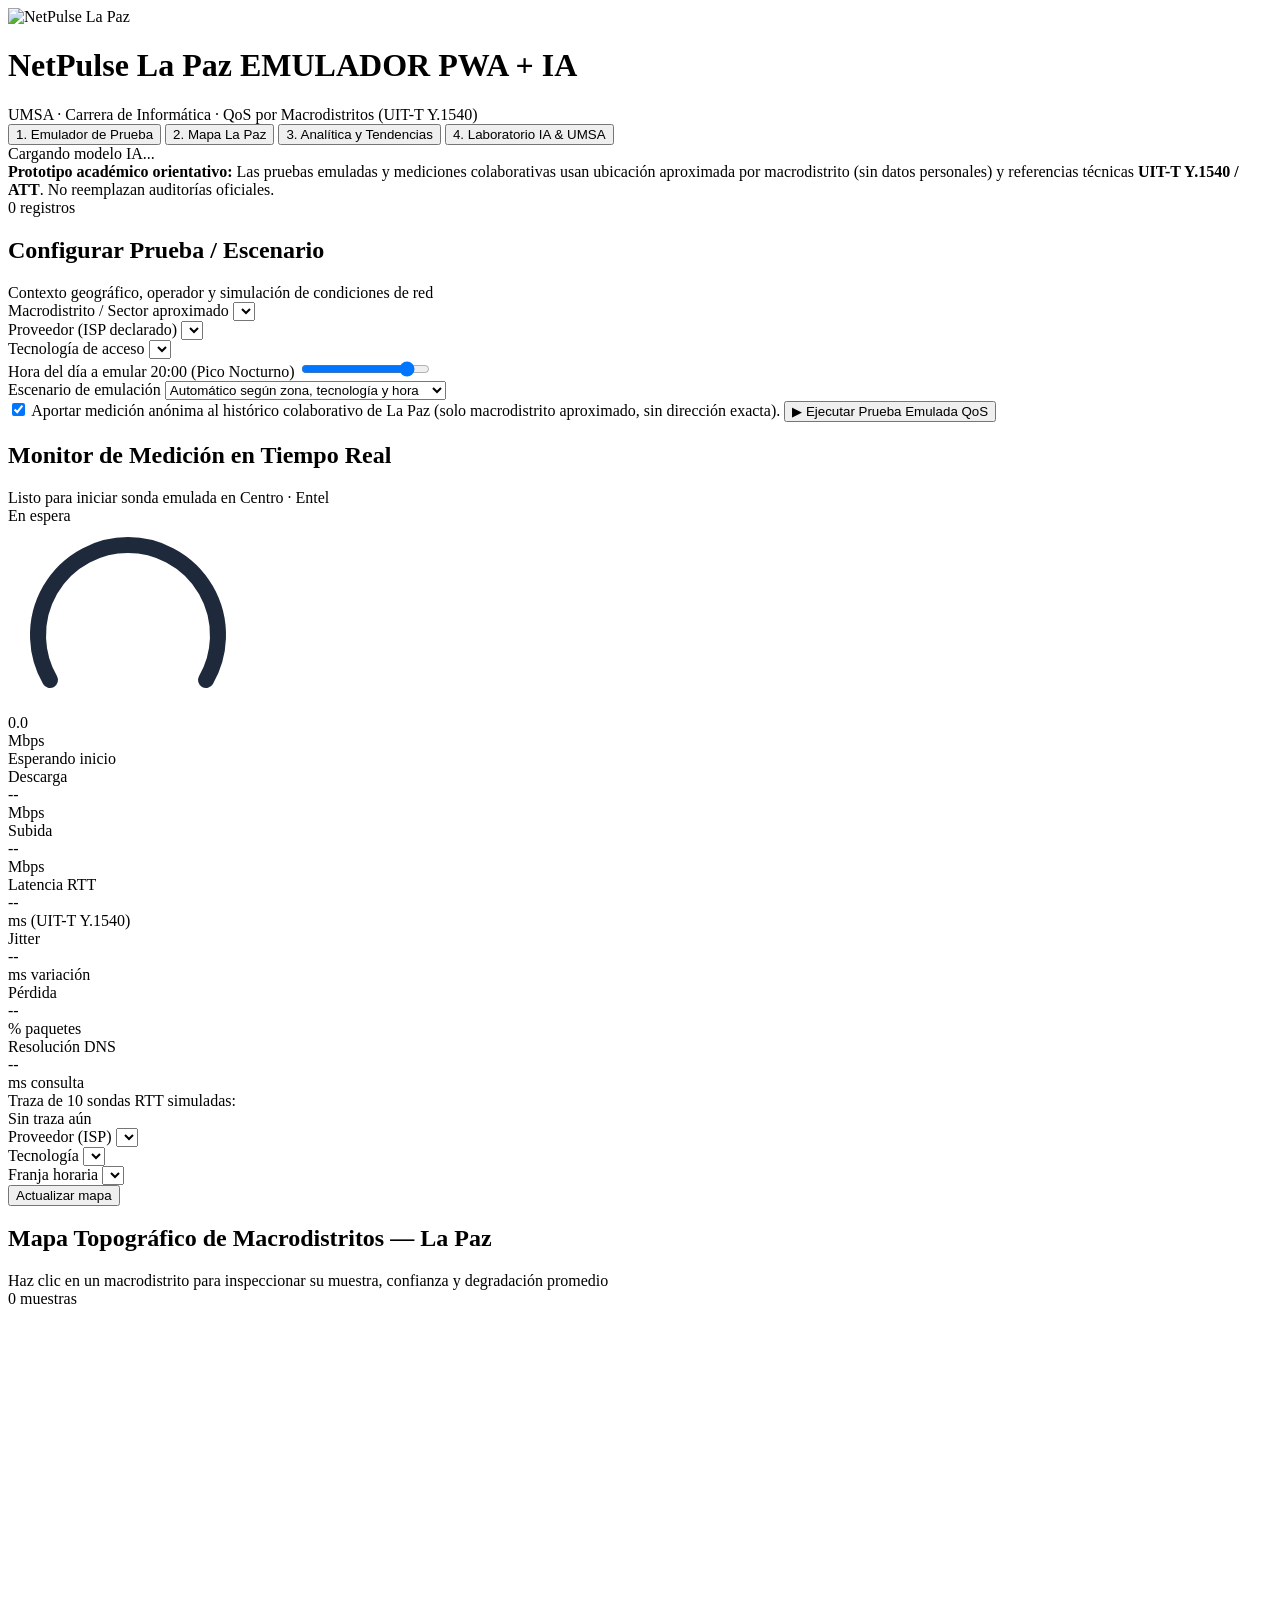
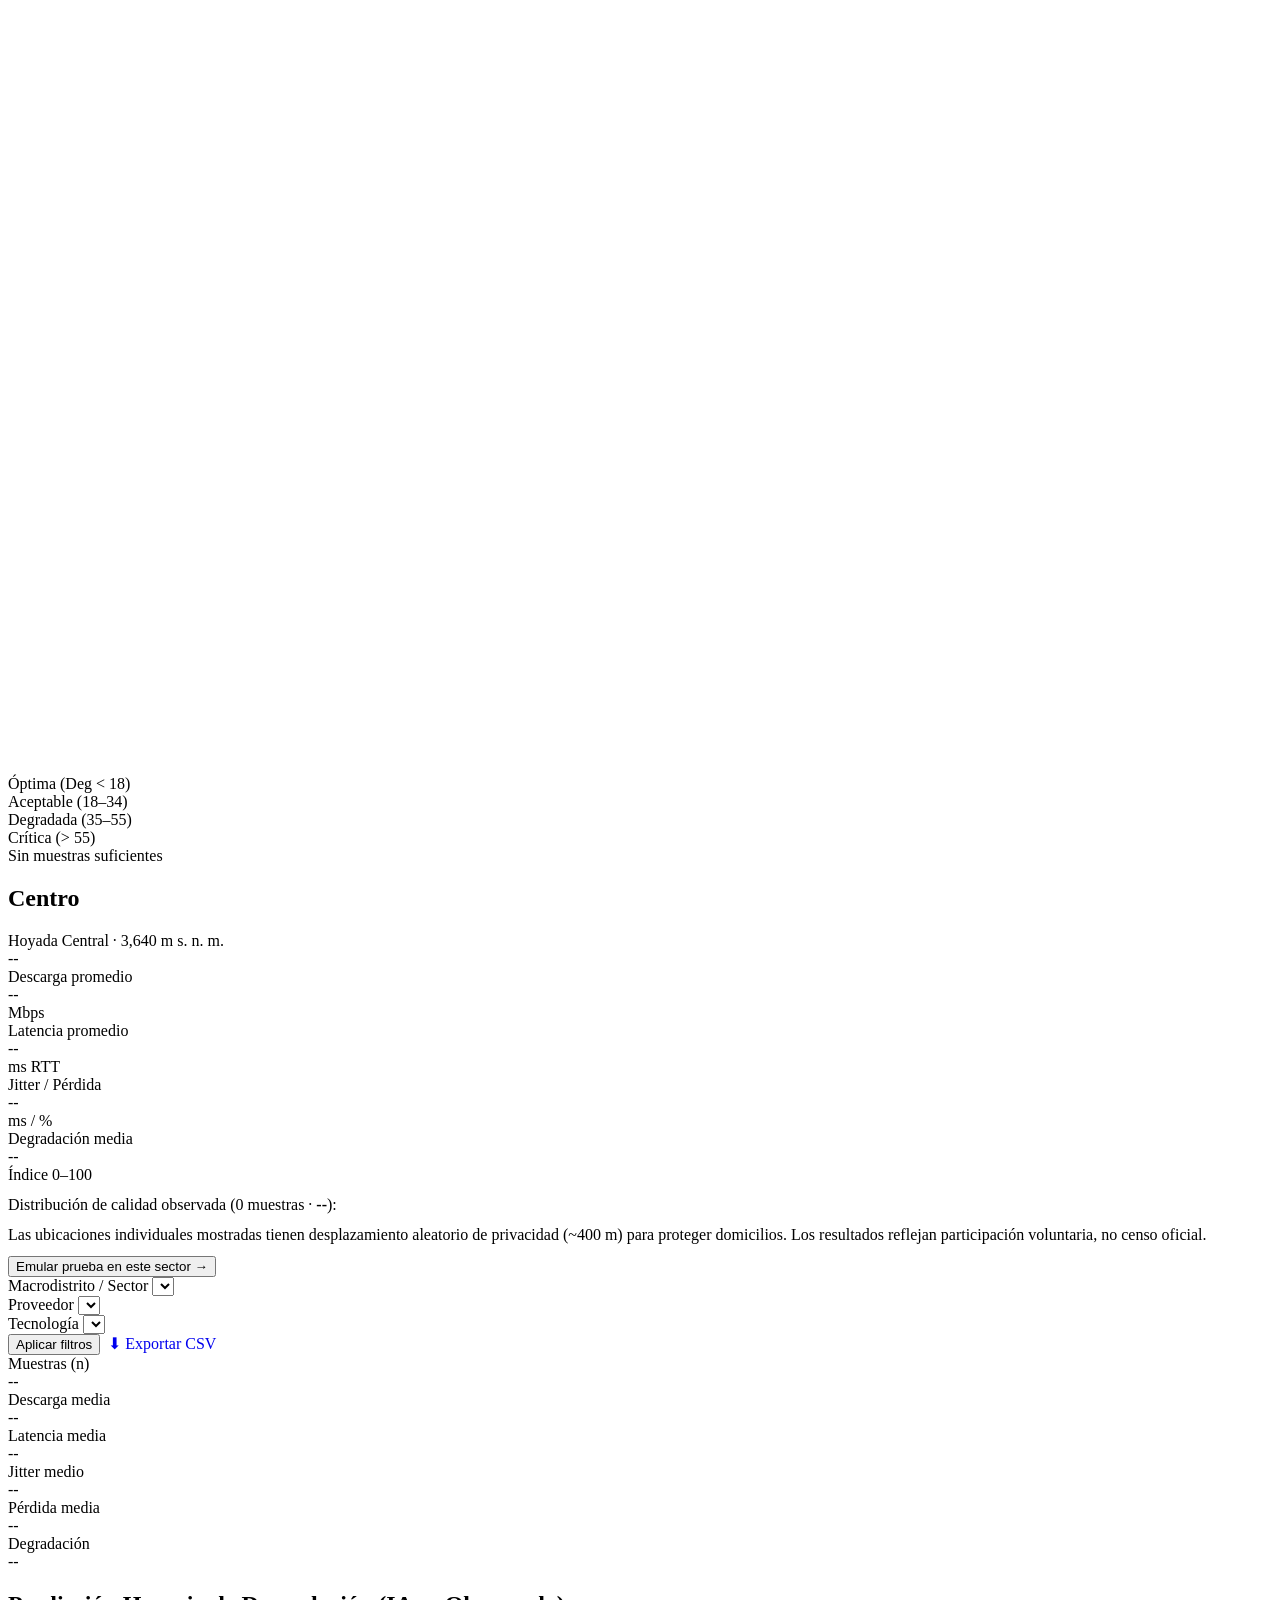
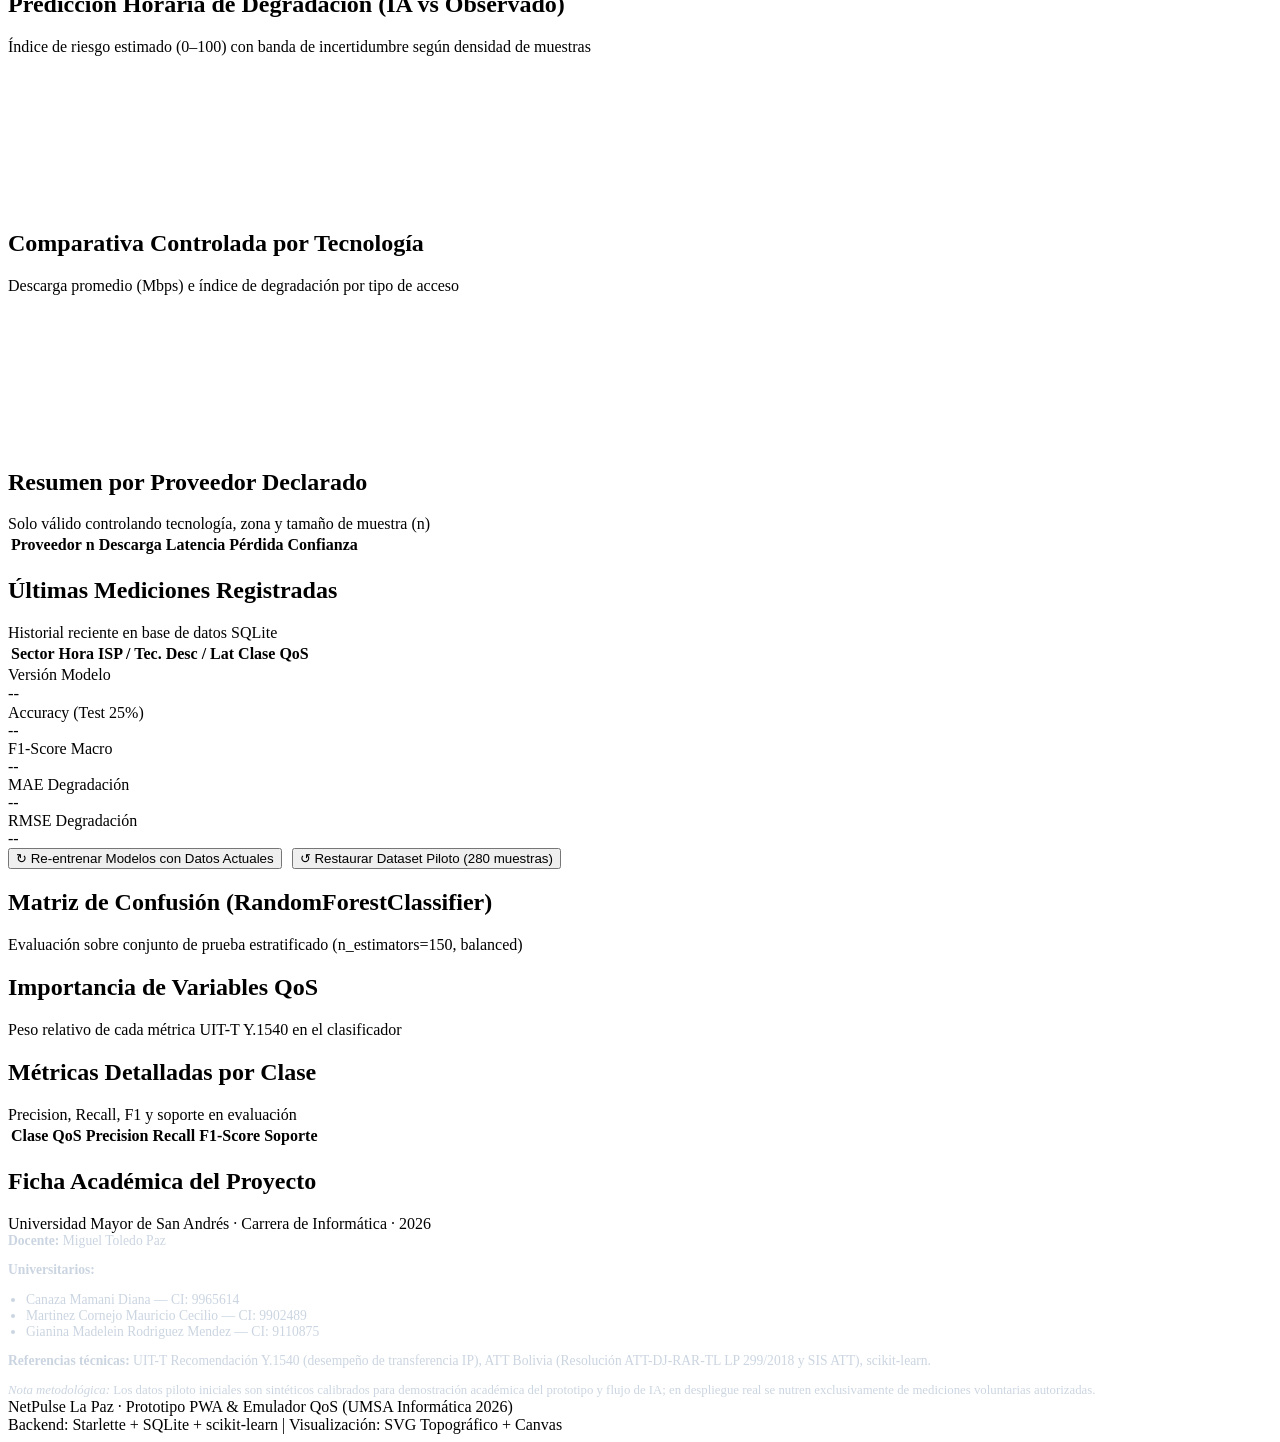
==== docs/index.html @ 47d631d7 "Add GitHub Pages frontend" ====
<!DOCTYPE html>
<html lang="es">
<head>
  <meta charset="UTF-8" />
  <meta name="viewport" content="width=device-width, initial-scale=1.0" />
  <meta name="theme-color" content="#0ea5e9" />
  <title>NetPulse La Paz — Emulador QoS &amp; IA por Macrodistritos</title>
  <link rel="manifest" href="/manifest.webmanifest" />
  <link rel="icon" type="image/svg+xml" href="/icon.svg" />
  <link rel="stylesheet" href="/styles.css" />
</head>
<body>
  <header class="topbar">
    <div class="topbar-inner">
      <div class="brand">
        <img src="/icon.svg" alt="NetPulse La Paz" class="brand-icon" />
        <div>
          <h1>
            NetPulse La Paz
            <span class="badge-pill">EMULADOR PWA + IA</span>
          </h1>
          <div class="brand-sub">UMSA · Carrera de Informática · QoS por Macrodistritos (UIT-T Y.1540)</div>
        </div>
      </div>

      <nav class="nav-tabs" aria-label="Vistas del sistema">
        <button class="nav-btn active" data-tab="emulador">1. Emulador de Prueba</button>
        <button class="nav-btn" data-tab="mapa">2. Mapa La Paz</button>
        <button class="nav-btn" data-tab="analitica">3. Analítica y Tendencias</button>
        <button class="nav-btn" data-tab="ia">4. Laboratorio IA &amp; UMSA</button>
      </nav>

      <div class="status-strip">
        <span class="dot-live"></span>
        <span id="header-status">Cargando modelo IA...</span>
      </div>
    </div>
  </header>

  <main class="container">
    <div class="notice-banner">
      <div>
        <strong>Prototipo académico orientativo:</strong> Las pruebas emuladas y mediciones colaborativas usan ubicación aproximada por macrodistrito (sin datos personales) y referencias técnicas <strong>UIT-T Y.1540 / ATT</strong>. No reemplazan auditorías oficiales.
      </div>
      <span class="badge-pill" id="badge-total-registros">0 registros</span>
    </div>

    <!-- VISTA 1: EMULADOR DE PRUEBA QOS -->
    <section id="view-emulador" class="tab-panel active">
      <div class="grid-2">
        <div class="card">
          <div class="card-header">
            <div>
              <h2 class="card-title">Configurar Prueba / Escenario</h2>
              <div class="card-subtitle">Contexto geográfico, operador y simulación de condiciones de red</div>
            </div>
          </div>

          <form id="form-emulador" novalidate>
            <div class="form-group">
              <label for="emu-sector">Macrodistrito / Sector aproximado</label>
              <select id="emu-sector" class="form-control"></select>
            </div>

            <div class="form-group">
              <label for="emu-proveedor">Proveedor (ISP declarado)</label>
              <select id="emu-proveedor" class="form-control"></select>
            </div>

            <div class="form-group">
              <label for="emu-tecnologia">Tecnología de acceso</label>
              <select id="emu-tecnologia" class="form-control"></select>
            </div>

            <div class="form-group">
              <label for="emu-hora">
                <span>Hora del día a emular</span>
                <span id="emu-hora-label">20:00 (Pico Nocturno)</span>
              </label>
              <input id="emu-hora" type="range" min="0" max="23" value="20" />
            </div>

            <div class="form-group">
              <label for="emu-escenario">Escenario de emulación</label>
              <select id="emu-escenario" class="form-control">
                <option value="auto_contexto">Automático según zona, tecnología y hora</option>
                <option value="optima_ftth">Escenario: Fibra Óptica estable (Óptima)</option>
                <option value="wifi_saturado">Falla: Wi-Fi saturado / interferencia local</option>
                <option value="congestion_nocturna">Falla: Congestión nocturna en acceso ISP</option>
                <option value="ruta_dns_lenta">Falla: Demora en DNS / ruta externa</option>
                <option value="microcortes_severos">Falla: Microcortes y pérdida severa</option>
                <option value="manual">Modo Laboratorio Manual (ajustar métricas)</option>
              </select>
            </div>

            <div id="manual-box" class="manual-box" style="display: none;">
              <div class="card-subtitle" style="margin-bottom: 8px;">Parámetros manuales para evaluar el clasificador IA:</div>
              <div class="manual-grid">
                <div class="form-group">
                  <label for="man-down">Descarga (Mbps)</label>
                  <input id="man-down" type="number" step="any" min="0.5" max="500" value="35" class="form-control" />
                </div>
                <div class="form-group">
                  <label for="man-up">Subida (Mbps)</label>
                  <input id="man-up" type="number" step="any" min="0.2" max="300" value="15" class="form-control" />
                </div>
                <div class="form-group">
                  <label for="man-lat">Latencia RTT (ms)</label>
                  <input id="man-lat" type="number" step="any" min="5" max="500" value="42" class="form-control" />
                </div>
                <div class="form-group">
                  <label for="man-jit">Jitter (ms)</label>
                  <input id="man-jit" type="number" step="any" min="0.5" max="150" value="9" class="form-control" />
                </div>
                <div class="form-group">
                  <label for="man-loss">Pérdida (%)</label>
                  <input id="man-loss" type="number" step="any" min="0" max="30" value="0.2" class="form-control" />
                </div>
                <div class="form-group">
                  <label for="man-dns">DNS (ms)</label>
                  <input id="man-dns" type="number" step="any" min="5" max="500" value="29" class="form-control" />
                </div>
              </div>
            </div>

            <label class="checkbox-row">
              <input id="emu-guardar" type="checkbox" checked />
              <span>Aportar medición anónima al histórico colaborativo de La Paz (solo macrodistrito aproximado, sin dirección exacta).</span>
            </label>

            <button id="btn-ejecutar" type="submit" class="btn btn-primary">
              ▶ Ejecutar Prueba Emulada QoS
            </button>
          </form>
        </div>

        <div class="card">
          <div class="card-header">
            <div>
              <h2 class="card-title">Monitor de Medición en Tiempo Real</h2>
              <div class="card-subtitle" id="emu-context-summary">Listo para iniciar sonda emulada en Centro · Entel</div>
            </div>
            <span id="emu-badge-clase" class="qos-badge qos-Aceptable">En espera</span>
          </div>

          <div class="gauge-layout">
            <div class="gauge-wrap">
              <svg viewBox="0 0 240 185" width="240" height="185">
                <path d="M 42 155 A 90 90 0 1 1 198 155" fill="none" stroke="#1e293b" stroke-width="16" stroke-linecap="round" />
                <path id="gauge-arc" d="M 42 155 A 90 90 0 1 1 198 155" fill="none" stroke="#22d3ee" stroke-width="16" stroke-linecap="round" stroke-dasharray="378" stroke-dashoffset="378" />
              </svg>
              <div class="gauge-center">
                <div class="gauge-value" id="gauge-val">0.0</div>
                <div class="gauge-unit" id="gauge-unit">Mbps</div>
                <div class="gauge-phase" id="gauge-phase">Esperando inicio</div>
              </div>
            </div>

            <div>
              <div class="metric-grid">
                <div class="metric-box">
                  <div class="metric-label">Descarga</div>
                  <div class="metric-val" id="m-down">--</div>
                  <div class="metric-sub">Mbps</div>
                </div>
                <div class="metric-box">
                  <div class="metric-label">Subida</div>
                  <div class="metric-val" id="m-up">--</div>
                  <div class="metric-sub">Mbps</div>
                </div>
                <div class="metric-box">
                  <div class="metric-label">Latencia RTT</div>
                  <div class="metric-val" id="m-lat">--</div>
                  <div class="metric-sub">ms (UIT-T Y.1540)</div>
                </div>
                <div class="metric-box">
                  <div class="metric-label">Jitter</div>
                  <div class="metric-val" id="m-jit">--</div>
                  <div class="metric-sub">ms variación</div>
                </div>
                <div class="metric-box">
                  <div class="metric-label">Pérdida</div>
                  <div class="metric-val" id="m-loss">--</div>
                  <div class="metric-sub">% paquetes</div>
                </div>
                <div class="metric-box">
                  <div class="metric-label">Resolución DNS</div>
                  <div class="metric-val" id="m-dns">--</div>
                  <div class="metric-sub">ms consulta</div>
                </div>
              </div>

              <div class="progress-track">
                <div id="emu-progress" class="progress-fill"></div>
              </div>
              <div class="card-subtitle">Traza de 10 sondas RTT simuladas:</div>
              <div id="ping-strip" class="ping-strip">
                <span class="ping-chip">Sin traza aún</span>
              </div>
            </div>
          </div>

          <div id="diag-panel" class="diag-card" style="display: none;">
            <div class="card-header" style="margin-bottom: 8px;">
              <div>
                <h3 class="card-title" style="font-size: 0.96rem;">Diagnóstico Orientativo de Inteligencia Artificial</h3>
                <div class="card-subtitle" id="diag-origen">--</div>
              </div>
              <div style="text-align: right;">
                <div style="font-size: 0.75rem; color: var(--text-muted);">Índice de degradación</div>
                <strong id="diag-indice" style="font-size: 1.15rem; color: var(--cyan);">-- / 100</strong>
              </div>
            </div>

            <div class="diag-grid">
              <div>
                <div id="diag-hipotesis"></div>
                <div style="margin-top: 10px;">
                  <strong style="font-size: 0.8rem; color: #cbd5e1;">Comprobaciones sugeridas (no invasivas):</strong>
                  <ul id="diag-recs" style="margin: 6px 0 0 18px; padding: 0; font-size: 0.82rem; color: #cbd5e1;"></ul>
                </div>
              </div>

              <div>
                <strong style="font-size: 0.8rem; color: #cbd5e1;">Probabilidad por clase (Random Forest):</strong>
                <div id="diag-probs" style="margin-top: 8px;"></div>

                <strong style="font-size: 0.8rem; color: #cbd5e1; display: block; margin-top: 10px;">Experiencia estimada por actividad:</strong>
                <div id="diag-aptitud" class="aptitud-grid"></div>
              </div>
            </div>

            <div id="diag-validez" class="validity-note"></div>
          </div>
        </div>
      </div>
    </section>

    <!-- VISTA 2: MAPA INTERACTIVO LA PAZ -->
    <section id="view-mapa" class="tab-panel">
      <div class="filter-bar">
        <div class="filter-item">
          <label for="map-filter-isp">Proveedor (ISP)</label>
          <select id="map-filter-isp" class="form-control"></select>
        </div>
        <div class="filter-item">
          <label for="map-filter-tec">Tecnología</label>
          <select id="map-filter-tec" class="form-control"></select>
        </div>
        <div class="filter-item">
          <label for="map-filter-franja">Franja horaria</label>
          <select id="map-filter-franja" class="form-control"></select>
        </div>
        <div>
          <button id="btn-map-refresh" class="btn btn-secondary">Actualizar mapa</button>
        </div>
      </div>

      <div class="grid-map">
        <div class="card">
          <div class="card-header">
            <div>
              <h2 class="card-title">Mapa Topográfico de Macrodistritos — La Paz</h2>
              <div class="card-subtitle">Haz clic en un macrodistrito para inspeccionar su muestra, confianza y degradación promedio</div>
            </div>
            <span class="badge-pill" id="map-total-pill">0 muestras</span>
          </div>

          <div class="map-stage">
            <svg id="lapaz-map-svg" class="map-svg" viewBox="0 0 880 740" role="img" aria-label="Mapa de Macrodistritos de La Paz"></svg>
          </div>

          <div class="map-legend">
            <div class="legend-item"><span class="legend-swatch" style="background: #10b981;"></span> Óptima (Deg &lt; 18)</div>
            <div class="legend-item"><span class="legend-swatch" style="background: #38bdf8;"></span> Aceptable (18–34)</div>
            <div class="legend-item"><span class="legend-swatch" style="background: #f59e0b;"></span> Degradada (35–55)</div>
            <div class="legend-item"><span class="legend-swatch" style="background: #ef4444;"></span> Crítica (&gt; 55)</div>
            <div class="legend-item"><span class="legend-swatch" style="background: #475569;"></span> Sin muestras suficientes</div>
          </div>
        </div>

        <div class="card" id="map-detail-card">
          <div class="card-header">
            <div>
              <h2 class="card-title" id="det-nombre">Centro</h2>
              <div class="card-subtitle" id="det-meta">Hoyada Central · 3,640 m s. n. m.</div>
            </div>
            <span id="det-clase" class="qos-badge qos-Aceptable">--</span>
          </div>

          <div class="metric-grid" style="grid-template-columns: repeat(2, 1fr); margin-bottom: 12px;">
            <div class="metric-box">
              <div class="metric-label">Descarga promedio</div>
              <div class="metric-val" id="det-down">--</div>
              <div class="metric-sub">Mbps</div>
            </div>
            <div class="metric-box">
              <div class="metric-label">Latencia promedio</div>
              <div class="metric-val" id="det-lat">--</div>
              <div class="metric-sub">ms RTT</div>
            </div>
            <div class="metric-box">
              <div class="metric-label">Jitter / Pérdida</div>
              <div class="metric-val" id="det-jit-loss">--</div>
              <div class="metric-sub">ms / %</div>
            </div>
            <div class="metric-box">
              <div class="metric-label">Degradación media</div>
              <div class="metric-val" id="det-deg">--</div>
              <div class="metric-sub">Índice 0–100</div>
            </div>
          </div>

          <div style="margin-bottom: 12px;">
            <div class="card-subtitle" style="margin-bottom: 6px;">Distribución de calidad observada (<span id="det-n">0</span> muestras · <strong id="det-confianza">--</strong>):</div>
            <div id="det-dist"></div>
          </div>

          <div class="validity-note" style="margin-bottom: 12px;">
            Las ubicaciones individuales mostradas tienen desplazamiento aleatorio de privacidad (~400 m) para proteger domicilios. Los resultados reflejan participación voluntaria, no censo oficial.
          </div>

          <button id="btn-emular-sector" class="btn btn-primary">
            Emular prueba en este sector →
          </button>
        </div>
      </div>
    </section>

    <!-- VISTA 3: ANALÍTICA Y TENDENCIAS -->
    <section id="view-analitica" class="tab-panel">
      <div class="filter-bar">
        <div class="filter-item">
          <label for="ana-filter-sector">Macrodistrito / Sector</label>
          <select id="ana-filter-sector" class="form-control"></select>
        </div>
        <div class="filter-item">
          <label for="ana-filter-isp">Proveedor</label>
          <select id="ana-filter-isp" class="form-control"></select>
        </div>
        <div class="filter-item">
          <label for="ana-filter-tec">Tecnología</label>
          <select id="ana-filter-tec" class="form-control"></select>
        </div>
        <div style="display: flex; gap: 8px;">
          <button id="btn-ana-refresh" class="btn btn-secondary">Aplicar filtros</button>
          <a href="/api/exportar-csv" class="btn btn-secondary" style="text-decoration: none;">⬇ Exportar CSV</a>
        </div>
      </div>

      <div class="kpi-row">
        <div class="kpi-card">
          <div class="kpi-label">Muestras (n)</div>
          <div class="kpi-val" id="kpi-n">--</div>
        </div>
        <div class="kpi-card">
          <div class="kpi-label">Descarga media</div>
          <div class="kpi-val" id="kpi-down">--</div>
        </div>
        <div class="kpi-card">
          <div class="kpi-label">Latencia media</div>
          <div class="kpi-val" id="kpi-lat">--</div>
        </div>
        <div class="kpi-card">
          <div class="kpi-label">Jitter medio</div>
          <div class="kpi-val" id="kpi-jit">--</div>
        </div>
        <div class="kpi-card">
          <div class="kpi-label">Pérdida media</div>
          <div class="kpi-val" id="kpi-loss">--</div>
        </div>
        <div class="kpi-card">
          <div class="kpi-label">Degradación</div>
          <div class="kpi-val" id="kpi-deg">--</div>
        </div>
      </div>

      <div class="grid-charts" style="margin-bottom: 18px;">
        <div class="card">
          <div class="card-header">
            <div>
              <h2 class="card-title">Predicción Horaria de Degradación (IA vs Observado)</h2>
              <div class="card-subtitle">Índice de riesgo estimado (0–100) con banda de incertidumbre según densidad de muestras</div>
            </div>
          </div>
          <canvas id="chart-horaria" class="chart-canvas"></canvas>
        </div>

        <div class="card">
          <div class="card-header">
            <div>
              <h2 class="card-title">Comparativa Controlada por Tecnología</h2>
              <div class="card-subtitle">Descarga promedio (Mbps) e índice de degradación por tipo de acceso</div>
            </div>
          </div>
          <canvas id="chart-tecnologia" class="chart-canvas"></canvas>
        </div>
      </div>

      <div class="grid-equal">
        <div class="card">
          <div class="card-header">
            <div>
              <h2 class="card-title">Resumen por Proveedor Declarado</h2>
              <div class="card-subtitle">Solo válido controlando tecnología, zona y tamaño de muestra (n)</div>
            </div>
          </div>
          <div class="table-wrap">
            <table>
              <thead>
                <tr>
                  <th>Proveedor</th>
                  <th>n</th>
                  <th>Descarga</th>
                  <th>Latencia</th>
                  <th>Pérdida</th>
                  <th>Confianza</th>
                </tr>
              </thead>
              <tbody id="tbl-proveedores"></tbody>
            </table>
          </div>
        </div>

        <div class="card">
          <div class="card-header">
            <div>
              <h2 class="card-title">Últimas Mediciones Registradas</h2>
              <div class="card-subtitle">Historial reciente en base de datos SQLite</div>
            </div>
          </div>
          <div class="table-wrap" style="max-height: 310px; overflow-y: auto;">
            <table>
              <thead>
                <tr>
                  <th>Sector</th>
                  <th>Hora</th>
                  <th>ISP / Tec.</th>
                  <th>Desc / Lat</th>
                  <th>Clase QoS</th>
                </tr>
              </thead>
              <tbody id="tbl-historial"></tbody>
            </table>
          </div>
        </div>
      </div>
    </section>

    <!-- VISTA 4: LABORATORIO IA & PROPUESTA UMSA -->
    <section id="view-ia" class="tab-panel">
      <div class="kpi-row" style="grid-template-columns: repeat(5, 1fr);">
        <div class="kpi-card">
          <div class="kpi-label">Versión Modelo</div>
          <div class="kpi-val" id="ia-version" style="font-size: 1.05rem;">--</div>
        </div>
        <div class="kpi-card">
          <div class="kpi-label">Accuracy (Test 25%)</div>
          <div class="kpi-val" id="ia-acc">--</div>
        </div>
        <div class="kpi-card">
          <div class="kpi-label">F1-Score Macro</div>
          <div class="kpi-val" id="ia-f1">--</div>
        </div>
        <div class="kpi-card">
          <div class="kpi-label">MAE Degradación</div>
          <div class="kpi-val" id="ia-mae">--</div>
        </div>
        <div class="kpi-card">
          <div class="kpi-label">RMSE Degradación</div>
          <div class="kpi-val" id="ia-rmse">--</div>
        </div>
      </div>

      <div style="display: flex; flex-wrap: wrap; gap: 10px; margin-bottom: 18px;">
        <button id="btn-reentrenar" class="btn btn-primary" style="width: auto;">
          ↻ Re-entrenar Modelos con Datos Actuales
        </button>
        <button id="btn-reset-piloto" class="btn btn-secondary">
          ↺ Restaurar Dataset Piloto (280 muestras)
        </button>
        <span id="ia-train-msg" style="align-self: center; font-size: 0.84rem; color: var(--cyan);"></span>
      </div>

      <div class="grid-equal" style="margin-bottom: 18px;">
        <div class="card">
          <div class="card-header">
            <div>
              <h2 class="card-title">Matriz de Confusión (RandomForestClassifier)</h2>
              <div class="card-subtitle">Evaluación sobre conjunto de prueba estratificado (n_estimators=150, balanced)</div>
            </div>
          </div>
          <div class="table-wrap" id="ia-cm-wrap"></div>
        </div>

        <div class="card">
          <div class="card-header">
            <div>
              <h2 class="card-title">Importancia de Variables QoS</h2>
              <div class="card-subtitle">Peso relativo de cada métrica UIT-T Y.1540 en el clasificador</div>
            </div>
          </div>
          <div id="ia-importancias"></div>
        </div>
      </div>

      <div class="grid-equal">
        <div class="card">
          <div class="card-header">
            <div>
              <h2 class="card-title">Métricas Detalladas por Clase</h2>
              <div class="card-subtitle">Precision, Recall, F1 y soporte en evaluación</div>
            </div>
          </div>
          <div class="table-wrap">
            <table>
              <thead>
                <tr>
                  <th>Clase QoS</th>
                  <th>Precision</th>
                  <th>Recall</th>
                  <th>F1-Score</th>
                  <th>Soporte</th>
                </tr>
              </thead>
              <tbody id="tbl-ia-clases"></tbody>
            </table>
          </div>
        </div>

        <div class="card">
          <div class="card-header">
            <div>
              <h2 class="card-title">Ficha Académica del Proyecto</h2>
              <div class="card-subtitle">Universidad Mayor de San Andrés · Carrera de Informática · 2026</div>
            </div>
          </div>
          <div style="font-size: 0.85rem; color: #cbd5e1;">
            <p style="margin-top: 0;"><strong>Docente:</strong> Miguel Toledo Paz</p>
            <p><strong>Universitarios:</strong></p>
            <ul style="margin: 4px 0 10px 18px; padding: 0;">
              <li>Canaza Mamani Diana — CI: 9965614</li>
              <li>Martinez Cornejo Mauricio Cecilio — CI: 9902489</li>
              <li>Gianina Madelein Rodriguez Mendez — CI: 9110875</li>
            </ul>
            <p><strong>Referencias técnicas:</strong> UIT-T Recomendación Y.1540 (desempeño de transferencia IP), ATT Bolivia (Resolución ATT-DJ-RAR-TL LP 299/2018 y SIS ATT), scikit-learn.</p>
            <p style="margin-bottom: 0; color: var(--text-muted); font-size: 0.8rem;">
              <em>Nota metodológica:</em> Los datos piloto iniciales son sintéticos calibrados para demostración académica del prototipo y flujo de IA; en despliegue real se nutren exclusivamente de mediciones voluntarias autorizadas.
            </p>
          </div>
        </div>
      </div>
    </section>
  </main>

  <footer class="footer">
    <div>NetPulse La Paz · Prototipo PWA &amp; Emulador QoS (UMSA Informática 2026)</div>
    <div>Backend: Starlette + SQLite + scikit-learn | Visualización: SVG Topográfico + Canvas</div>
  </footer>

  <script src="/app.js"></script>
</body>
</html>
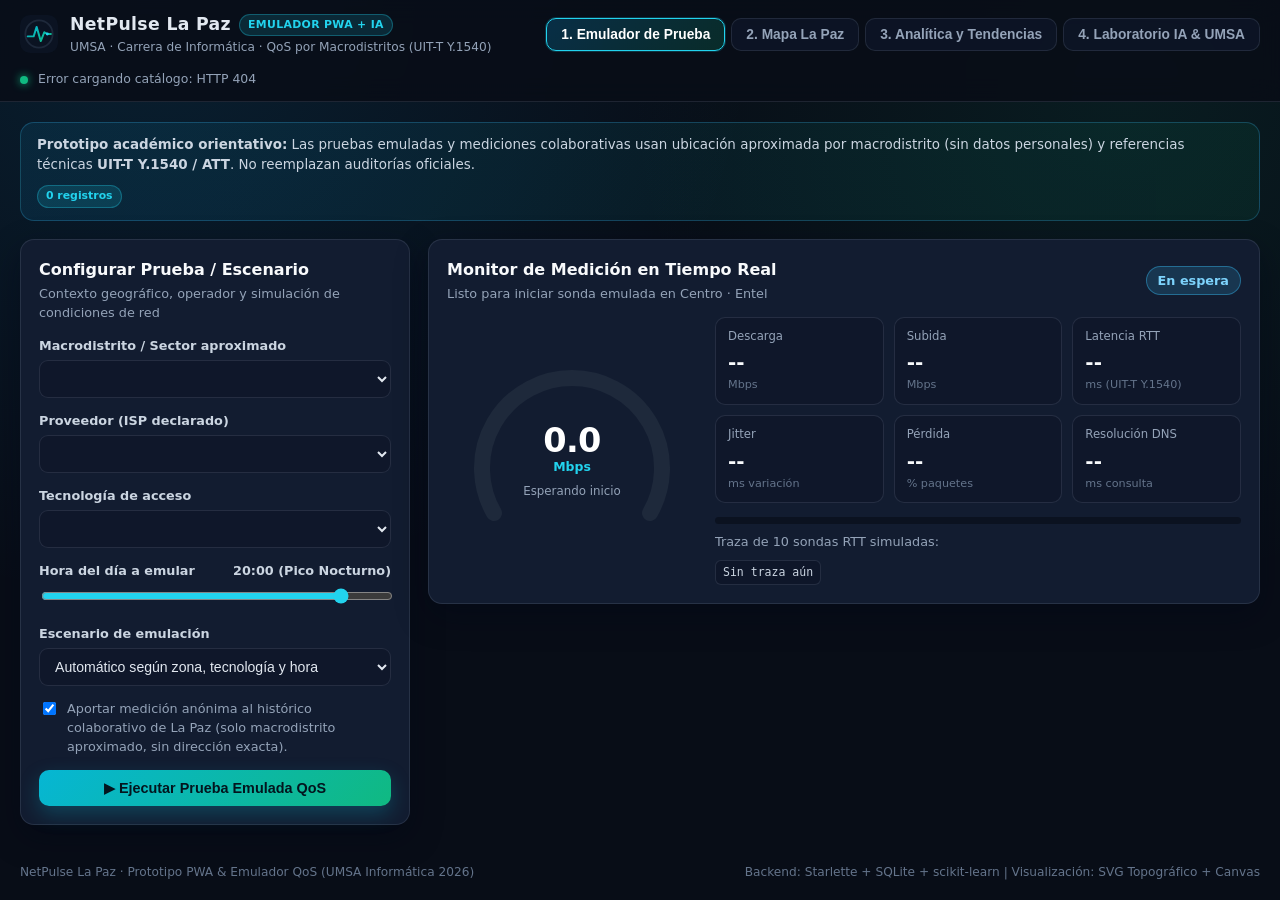
==== commit e9b2ffda: "Fix GitHub Pages asset paths" ====
--- a/docs/index.html
+++ b/docs/index.html
@@ -5,15 +5,15 @@
   <meta name="viewport" content="width=device-width, initial-scale=1.0" />
   <meta name="theme-color" content="#0ea5e9" />
   <title>NetPulse La Paz — Emulador QoS &amp; IA por Macrodistritos</title>
-  <link rel="manifest" href="/manifest.webmanifest" />
-  <link rel="icon" type="image/svg+xml" href="/icon.svg" />
-  <link rel="stylesheet" href="/styles.css" />
+  <link rel="manifest" href="./manifest.webmanifest" />
+  <link rel="icon" type="image/svg+xml" href="./icon.svg" />
+  <link rel="stylesheet" href="./styles.css" />
 </head>
 <body>
   <header class="topbar">
     <div class="topbar-inner">
       <div class="brand">
-        <img src="/icon.svg" alt="NetPulse La Paz" class="brand-icon" />
+        <img src="./icon.svg" alt="NetPulse La Paz" class="brand-icon" />
         <div>
           <h1>
             NetPulse La Paz
@@ -344,7 +344,7 @@
         </div>
         <div style="display: flex; gap: 8px;">
           <button id="btn-ana-refresh" class="btn btn-secondary">Aplicar filtros</button>
-          <a href="/api/exportar-csv" class="btn btn-secondary" style="text-decoration: none;">⬇ Exportar CSV</a>
+          <a href="./api/exportar-csv" class="btn btn-secondary" style="text-decoration: none;">⬇ Exportar CSV</a>
         </div>
       </div>
 
@@ -558,6 +558,6 @@
     <div>Backend: Starlette + SQLite + scikit-learn | Visualización: SVG Topográfico + Canvas</div>
   </footer>
 
-  <script src="/app.js"></script>
+  <script src="./app.js"></script>
 </body>
 </html>
--- a/docs/styles.css
+++ b/docs/styles.css
@@ -0,0 +1,741 @@
+:root {
+  --bg: #080d17;
+  --bg-elev: #0f172a;
+  --bg-card: #121c30;
+  --bg-soft: #17233b;
+  --border: rgba(148, 163, 184, 0.16);
+  --border-strong: rgba(56, 189, 248, 0.35);
+  --text: #e2e8f0;
+  --text-muted: #94a3b8;
+  --text-dim: #64748b;
+  --cyan: #22d3ee;
+  --blue: #38bdf8;
+  --emerald: #10b981;
+  --amber: #f59e0b;
+  --orange: #f97316;
+  --red: #ef4444;
+  --radius: 14px;
+  --shadow: 0 12px 32px rgba(2, 6, 23, 0.45);
+}
+
+* {
+  box-sizing: border-box;
+}
+
+html,
+body {
+  margin: 0;
+  padding: 0;
+  background: radial-gradient(circle at 12% 0%, rgba(14, 165, 233, 0.12), transparent 42%),
+    radial-gradient(circle at 88% 10%, rgba(16, 185, 129, 0.09), transparent 36%),
+    var(--bg);
+  color: var(--text);
+  font-family: "Inter", "Segoe UI", system-ui, -apple-system, sans-serif;
+  line-height: 1.5;
+  min-height: 100vh;
+}
+
+.topbar {
+  position: sticky;
+  top: 0;
+  z-index: 40;
+  background: rgba(8, 13, 23, 0.88);
+  backdrop-filter: blur(12px);
+  border-bottom: 1px solid var(--border);
+}
+
+.topbar-inner {
+  max-width: 1380px;
+  margin: 0 auto;
+  padding: 12px 20px;
+  display: flex;
+  flex-wrap: wrap;
+  align-items: center;
+  justify-content: space-between;
+  gap: 14px;
+}
+
+.brand {
+  display: flex;
+  align-items: center;
+  gap: 12px;
+}
+
+.brand-icon {
+  width: 38px;
+  height: 38px;
+  border-radius: 10px;
+  flex-shrink: 0;
+}
+
+.brand h1 {
+  font-size: 1.08rem;
+  margin: 0;
+  letter-spacing: 0.02em;
+  display: flex;
+  align-items: center;
+  gap: 8px;
+}
+
+.badge-pill {
+  font-size: 0.68rem;
+  font-weight: 600;
+  padding: 2px 8px;
+  border-radius: 999px;
+  background: rgba(34, 211, 238, 0.14);
+  color: var(--cyan);
+  border: 1px solid rgba(34, 211, 238, 0.3);
+}
+
+.brand-sub {
+  font-size: 0.76rem;
+  color: var(--text-muted);
+}
+
+.nav-tabs {
+  display: flex;
+  flex-wrap: wrap;
+  gap: 6px;
+}
+
+.nav-btn {
+  appearance: none;
+  border: 1px solid var(--border);
+  background: rgba(15, 23, 42, 0.7);
+  color: var(--text-muted);
+  padding: 8px 14px;
+  border-radius: 10px;
+  font-size: 0.86rem;
+  font-weight: 600;
+  cursor: pointer;
+  transition: all 0.18s ease;
+}
+
+.nav-btn:hover {
+  color: var(--text);
+  border-color: rgba(56, 189, 248, 0.45);
+}
+
+.nav-btn.active {
+  background: linear-gradient(135deg, rgba(14, 165, 233, 0.22), rgba(16, 185, 129, 0.18));
+  color: #fff;
+  border-color: var(--cyan);
+  box-shadow: 0 0 0 1px rgba(34, 211, 238, 0.2);
+}
+
+.status-strip {
+  display: flex;
+  align-items: center;
+  gap: 10px;
+  font-size: 0.78rem;
+  color: var(--text-muted);
+}
+
+.dot-live {
+  width: 8px;
+  height: 8px;
+  border-radius: 50%;
+  background: var(--emerald);
+  box-shadow: 0 0 8px var(--emerald);
+  display: inline-block;
+}
+
+.container {
+  max-width: 1380px;
+  margin: 0 auto;
+  padding: 20px;
+}
+
+.notice-banner {
+  background: linear-gradient(90deg, rgba(14, 165, 233, 0.1), rgba(16, 185, 129, 0.08));
+  border: 1px solid rgba(56, 189, 248, 0.25);
+  border-radius: var(--radius);
+  padding: 12px 16px;
+  margin-bottom: 18px;
+  display: flex;
+  flex-wrap: wrap;
+  align-items: center;
+  justify-content: space-between;
+  gap: 10px;
+  font-size: 0.84rem;
+  color: #cbd5e1;
+}
+
+.tab-panel {
+  display: none;
+}
+
+.tab-panel.active {
+  display: block;
+  animation: fadeIn 0.2s ease-out;
+}
+
+@keyframes fadeIn {
+  from { opacity: 0; transform: translateY(4px); }
+  to { opacity: 1; transform: translateY(0); }
+}
+
+.grid-2 {
+  display: grid;
+  grid-template-columns: 390px 1fr;
+  gap: 18px;
+  align-items: start;
+}
+
+.grid-map {
+  display: grid;
+  grid-template-columns: 1.45fr 1fr;
+  gap: 18px;
+  align-items: start;
+}
+
+.grid-charts {
+  display: grid;
+  grid-template-columns: 1.35fr 1fr;
+  gap: 18px;
+}
+
+.grid-equal {
+  display: grid;
+  grid-template-columns: repeat(2, 1fr);
+  gap: 18px;
+}
+
+.card {
+  background: var(--bg-card);
+  border: 1px solid var(--border);
+  border-radius: var(--radius);
+  padding: 18px;
+  box-shadow: var(--shadow);
+}
+
+.card-header {
+  display: flex;
+  align-items: center;
+  justify-content: space-between;
+  gap: 10px;
+  margin-bottom: 14px;
+}
+
+.card-title {
+  margin: 0;
+  font-size: 1rem;
+  font-weight: 700;
+  color: #f8fafc;
+}
+
+.card-subtitle {
+  font-size: 0.8rem;
+  color: var(--text-muted);
+  margin-top: 2px;
+}
+
+.form-group {
+  margin-bottom: 13px;
+}
+
+.form-group label {
+  display: flex;
+  justify-content: space-between;
+  font-size: 0.8rem;
+  font-weight: 600;
+  color: #cbd5e1;
+  margin-bottom: 5px;
+}
+
+.form-control {
+  width: 100%;
+  background: var(--bg-elev);
+  border: 1px solid var(--border);
+  color: var(--text);
+  border-radius: 9px;
+  padding: 9px 11px;
+  font-size: 0.88rem;
+  outline: none;
+}
+
+.form-control:focus {
+  border-color: var(--cyan);
+}
+
+input[type="range"] {
+  width: 100%;
+  accent-color: var(--cyan);
+  cursor: pointer;
+}
+
+.manual-box {
+  background: rgba(15, 23, 42, 0.75);
+  border: 1px dashed rgba(56, 189, 248, 0.35);
+  border-radius: 10px;
+  padding: 12px;
+  margin-top: 10px;
+  margin-bottom: 12px;
+}
+
+.manual-grid {
+  display: grid;
+  grid-template-columns: 1fr 1fr;
+  gap: 10px;
+}
+
+.checkbox-row {
+  display: flex;
+  align-items: flex-start;
+  gap: 8px;
+  font-size: 0.8rem;
+  color: var(--text-muted);
+  margin: 10px 0 14px;
+}
+
+.btn {
+  appearance: none;
+  border: none;
+  border-radius: 10px;
+  padding: 10px 16px;
+  font-size: 0.9rem;
+  font-weight: 700;
+  cursor: pointer;
+  display: inline-flex;
+  align-items: center;
+  justify-content: center;
+  gap: 8px;
+  transition: transform 0.12s ease, opacity 0.15s ease, box-shadow 0.15s ease;
+}
+
+.btn:active {
+  transform: scale(0.98);
+}
+
+.btn:disabled {
+  opacity: 0.55;
+  cursor: not-allowed;
+}
+
+.btn-primary {
+  width: 100%;
+  background: linear-gradient(135deg, #06b6d4, #10b981);
+  color: #03151e;
+  box-shadow: 0 8px 20px rgba(6, 182, 212, 0.25);
+}
+
+.btn-secondary {
+  background: var(--bg-soft);
+  color: var(--text);
+  border: 1px solid var(--border);
+  font-size: 0.82rem;
+  padding: 8px 12px;
+}
+
+.btn-secondary:hover {
+  border-color: var(--cyan);
+}
+
+/* Gauge & Telemetry */
+.gauge-layout {
+  display: grid;
+  grid-template-columns: 250px 1fr;
+  gap: 18px;
+  align-items: center;
+}
+
+.gauge-wrap {
+  position: relative;
+  width: 240px;
+  height: 185px;
+  margin: 0 auto;
+}
+
+.gauge-center {
+  position: absolute;
+  inset: 0;
+  display: flex;
+  flex-direction: column;
+  align-items: center;
+  justify-content: center;
+  padding-top: 22px;
+  text-align: center;
+}
+
+.gauge-value {
+  font-size: 2.1rem;
+  font-weight: 800;
+  letter-spacing: -0.02em;
+  color: #fff;
+  line-height: 1.05;
+}
+
+.gauge-unit {
+  font-size: 0.78rem;
+  color: var(--cyan);
+  font-weight: 600;
+}
+
+.gauge-phase {
+  font-size: 0.74rem;
+  color: var(--text-muted);
+  margin-top: 6px;
+}
+
+.metric-grid {
+  display: grid;
+  grid-template-columns: repeat(3, 1fr);
+  gap: 10px;
+}
+
+.metric-box {
+  background: rgba(15, 23, 42, 0.8);
+  border: 1px solid var(--border);
+  border-radius: 10px;
+  padding: 10px 12px;
+}
+
+.metric-label {
+  font-size: 0.73rem;
+  color: var(--text-muted);
+}
+
+.metric-val {
+  font-size: 1.25rem;
+  font-weight: 700;
+  color: #f8fafc;
+  margin-top: 2px;
+}
+
+.metric-sub {
+  font-size: 0.7rem;
+  color: var(--text-dim);
+}
+
+.progress-track {
+  width: 100%;
+  height: 7px;
+  background: #0b1220;
+  border-radius: 999px;
+  overflow: hidden;
+  margin: 14px 0 8px;
+}
+
+.progress-fill {
+  height: 100%;
+  width: 0%;
+  background: linear-gradient(90deg, var(--cyan), var(--emerald));
+  transition: width 0.2s ease;
+}
+
+.ping-strip {
+  display: flex;
+  gap: 6px;
+  flex-wrap: wrap;
+  margin-top: 8px;
+}
+
+.ping-chip {
+  font-size: 0.72rem;
+  font-family: ui-monospace, SFMono-Regular, Consolas, monospace;
+  padding: 3px 7px;
+  border-radius: 6px;
+  background: rgba(15, 23, 42, 0.9);
+  border: 1px solid var(--border);
+  color: #cbd5e1;
+}
+
+.ping-chip.lost {
+  color: var(--red);
+  border-color: rgba(239, 68, 68, 0.45);
+  background: rgba(239, 68, 68, 0.1);
+}
+
+/* Badges QoS */
+.qos-badge {
+  display: inline-flex;
+  align-items: center;
+  gap: 6px;
+  padding: 4px 11px;
+  border-radius: 999px;
+  font-size: 0.8rem;
+  font-weight: 700;
+}
+
+.qos-Optima,
+.qos-Óptima {
+  background: rgba(16, 185, 129, 0.16);
+  color: #34d399;
+  border: 1px solid rgba(16, 185, 129, 0.4);
+}
+
+.qos-Aceptable {
+  background: rgba(56, 189, 248, 0.16);
+  color: #7dd3fc;
+  border: 1px solid rgba(56, 189, 248, 0.4);
+}
+
+.qos-Degradada {
+  background: rgba(245, 158, 11, 0.18);
+  color: #fbbf24;
+  border: 1px solid rgba(245, 158, 11, 0.4);
+}
+
+.qos-Critica,
+.qos-Crítica {
+  background: rgba(239, 68, 68, 0.18);
+  color: #f87171;
+  border: 1px solid rgba(239, 68, 68, 0.45);
+}
+
+.diag-card {
+  margin-top: 16px;
+  background: rgba(15, 23, 42, 0.72);
+  border: 1px solid var(--border-strong);
+  border-radius: 12px;
+  padding: 16px;
+}
+
+.diag-grid {
+  display: grid;
+  grid-template-columns: 1.2fr 1fr;
+  gap: 14px;
+  margin-top: 12px;
+}
+
+.aptitud-grid {
+  display: grid;
+  grid-template-columns: repeat(2, 1fr);
+  gap: 8px;
+  margin-top: 10px;
+}
+
+.aptitud-item {
+  font-size: 0.78rem;
+  padding: 7px 10px;
+  border-radius: 8px;
+  background: var(--bg-card);
+  border: 1px solid var(--border);
+  display: flex;
+  justify-content: space-between;
+  align-items: center;
+}
+
+.prob-bar-row {
+  display: grid;
+  grid-template-columns: 82px 1fr 44px;
+  align-items: center;
+  gap: 8px;
+  font-size: 0.78rem;
+  margin-bottom: 6px;
+}
+
+.prob-bar-bg {
+  height: 8px;
+  background: #09101d;
+  border-radius: 999px;
+  overflow: hidden;
+}
+
+.prob-bar-fg {
+  height: 100%;
+  border-radius: 999px;
+  background: var(--cyan);
+}
+
+.hypo-box {
+  background: rgba(8, 13, 23, 0.65);
+  border-left: 3px solid var(--cyan);
+  padding: 9px 12px;
+  border-radius: 6px;
+  margin-bottom: 8px;
+  font-size: 0.83rem;
+}
+
+.validity-note {
+  margin-top: 10px;
+  font-size: 0.77rem;
+  color: #94a3b8;
+  background: rgba(245, 158, 11, 0.08);
+  border: 1px solid rgba(245, 158, 11, 0.25);
+  border-radius: 8px;
+  padding: 8px 11px;
+}
+
+/* Filter bar */
+.filter-bar {
+  display: flex;
+  flex-wrap: wrap;
+  gap: 10px;
+  margin-bottom: 16px;
+  background: var(--bg-card);
+  border: 1px solid var(--border);
+  border-radius: var(--radius);
+  padding: 12px 14px;
+  align-items: flex-end;
+}
+
+.filter-item {
+  flex: 1;
+  min-width: 165px;
+}
+
+.filter-item label {
+  display: block;
+  font-size: 0.74rem;
+  color: var(--text-muted);
+  margin-bottom: 4px;
+}
+
+/* Interactive Map */
+.map-stage {
+  position: relative;
+  background: radial-gradient(circle at 46% 42%, #13223b 0%, #09111f 75%);
+  border: 1px solid var(--border);
+  border-radius: 12px;
+  overflow: hidden;
+}
+
+.map-svg {
+  width: 100%;
+  height: auto;
+  display: block;
+}
+
+.sector-poly {
+  cursor: pointer;
+  transition: fill-opacity 0.18s ease, stroke-width 0.18s ease;
+}
+
+.sector-poly:hover {
+  fill-opacity: 0.68 !important;
+  stroke: #ffffff !important;
+  stroke-width: 2.5 !important;
+}
+
+.sector-poly.selected {
+  stroke: #22d3ee !important;
+  stroke-width: 3.2 !important;
+  fill-opacity: 0.72 !important;
+}
+
+.map-legend {
+  display: flex;
+  flex-wrap: wrap;
+  gap: 12px;
+  margin-top: 10px;
+  font-size: 0.76rem;
+  color: var(--text-muted);
+}
+
+.legend-item {
+  display: flex;
+  align-items: center;
+  gap: 6px;
+}
+
+.legend-swatch {
+  width: 12px;
+  height: 12px;
+  border-radius: 3px;
+}
+
+/* KPIs & Tables */
+.kpi-row {
+  display: grid;
+  grid-template-columns: repeat(6, 1fr);
+  gap: 12px;
+  margin-bottom: 18px;
+}
+
+.kpi-card {
+  background: var(--bg-card);
+  border: 1px solid var(--border);
+  border-radius: 12px;
+  padding: 13px;
+}
+
+.kpi-label {
+  font-size: 0.74rem;
+  color: var(--text-muted);
+}
+
+.kpi-val {
+  font-size: 1.35rem;
+  font-weight: 800;
+  color: #f8fafc;
+  margin-top: 3px;
+}
+
+.table-wrap {
+  overflow-x: auto;
+}
+
+table {
+  width: 100%;
+  border-collapse: collapse;
+  font-size: 0.82rem;
+}
+
+th,
+td {
+  text-align: left;
+  padding: 9px 10px;
+  border-bottom: 1px solid var(--border);
+}
+
+th {
+  color: var(--text-muted);
+  font-weight: 600;
+  font-size: 0.75rem;
+  text-transform: uppercase;
+  letter-spacing: 0.03em;
+}
+
+tr:hover td {
+  background: rgba(56, 189, 248, 0.05);
+}
+
+.chart-canvas {
+  width: 100%;
+  height: 280px;
+  display: block;
+}
+
+.cm-table td,
+.cm-table th {
+  text-align: center;
+  border: 1px solid var(--border);
+}
+
+.footer {
+  max-width: 1380px;
+  margin: 18px auto 30px;
+  padding: 0 20px;
+  font-size: 0.76rem;
+  color: var(--text-dim);
+  display: flex;
+  flex-wrap: wrap;
+  justify-content: space-between;
+  gap: 10px;
+}
+
+@media (max-width: 1024px) {
+  .grid-2,
+  .grid-map,
+  .grid-charts,
+  .grid-equal,
+  .diag-grid {
+    grid-template-columns: 1fr;
+  }
+  .kpi-row {
+    grid-template-columns: repeat(3, 1fr);
+  }
+}
+
+@media (max-width: 640px) {
+  .gauge-layout {
+    grid-template-columns: 1fr;
+  }
+  .metric-grid {
+    grid-template-columns: repeat(2, 1fr);
+  }
+  .kpi-row {
+    grid-template-columns: repeat(2, 1fr);
+  }
+}
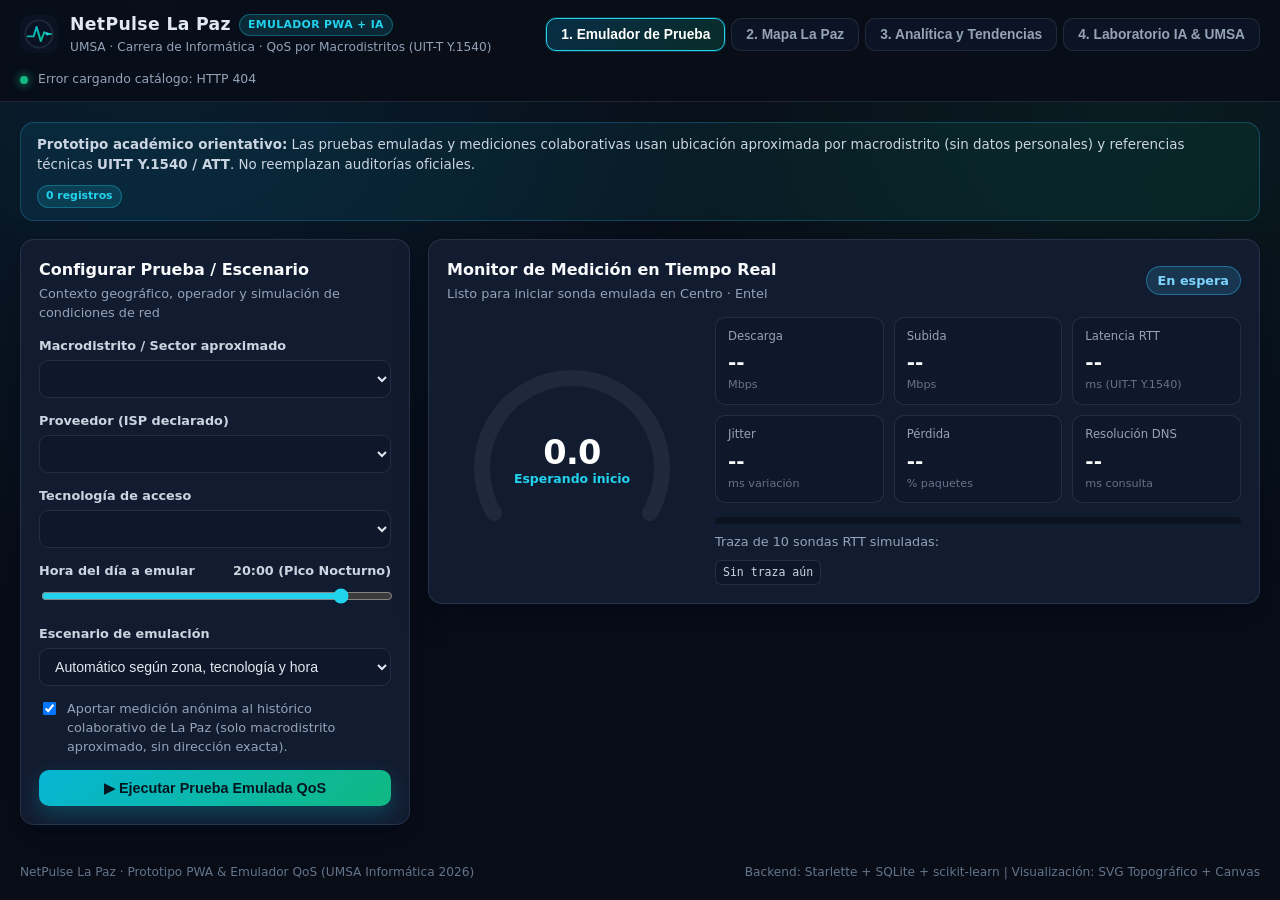
==== commit 25c5892a: "Bust static asset cache" ====
--- a/docs/index.html
+++ b/docs/index.html
@@ -7,7 +7,7 @@
   <title>NetPulse La Paz — Emulador QoS &amp; IA por Macrodistritos</title>
   <link rel="manifest" href="./manifest.webmanifest" />
   <link rel="icon" type="image/svg+xml" href="./icon.svg" />
-  <link rel="stylesheet" href="./styles.css" />
+  <link rel="stylesheet" href="./styles.css?v=2" />
 </head>
 <body>
   <header class="topbar">
@@ -151,8 +151,7 @@
               </svg>
               <div class="gauge-center">
                 <div class="gauge-value" id="gauge-val">0.0</div>
-                <div class="gauge-unit" id="gauge-unit">Mbps</div>
-                <div class="gauge-phase" id="gauge-phase">Esperando inicio</div>
+                <div class="gauge-unit" id="gauge-phase">Esperando inicio</div>
               </div>
             </div>
 
@@ -558,6 +557,6 @@
     <div>Backend: Starlette + SQLite + scikit-learn | Visualización: SVG Topográfico + Canvas</div>
   </footer>
 
-  <script src="./app.js"></script>
+  <script src="./app.js?v=2"></script>
 </body>
 </html>
